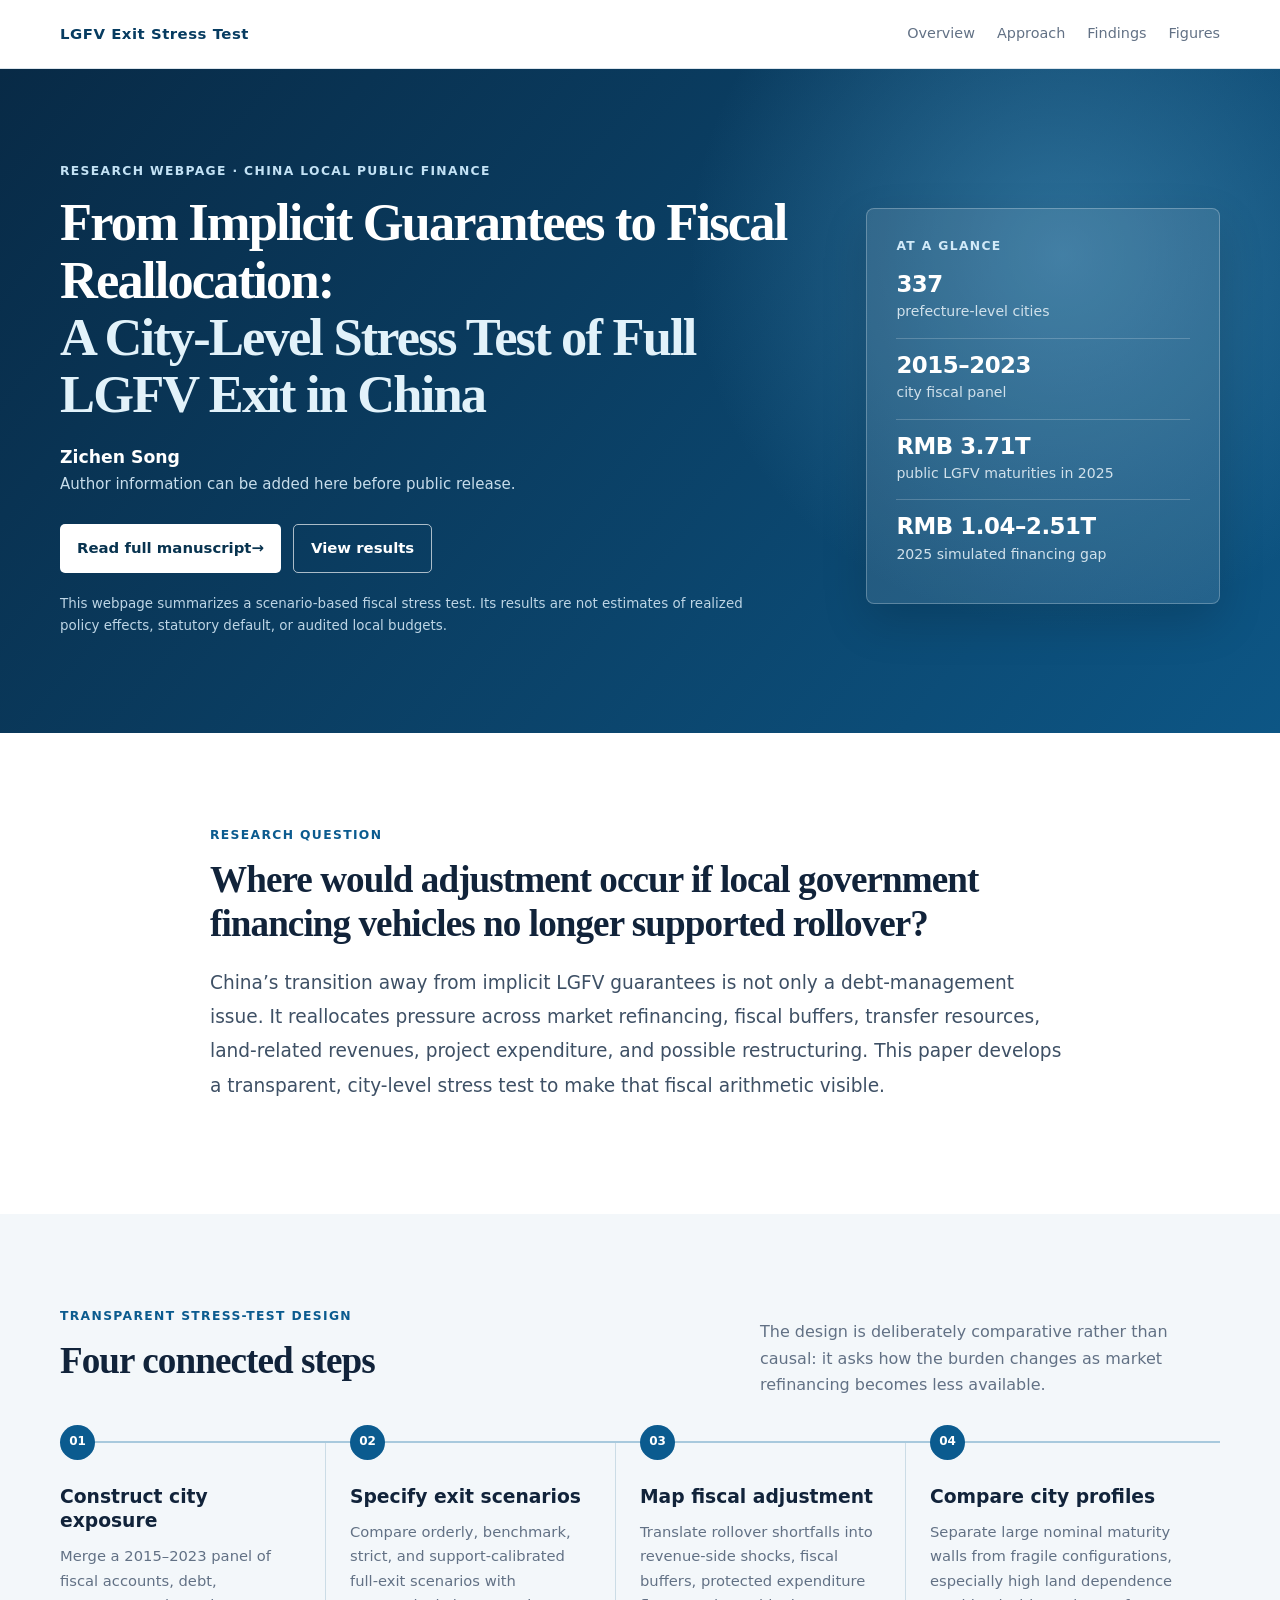
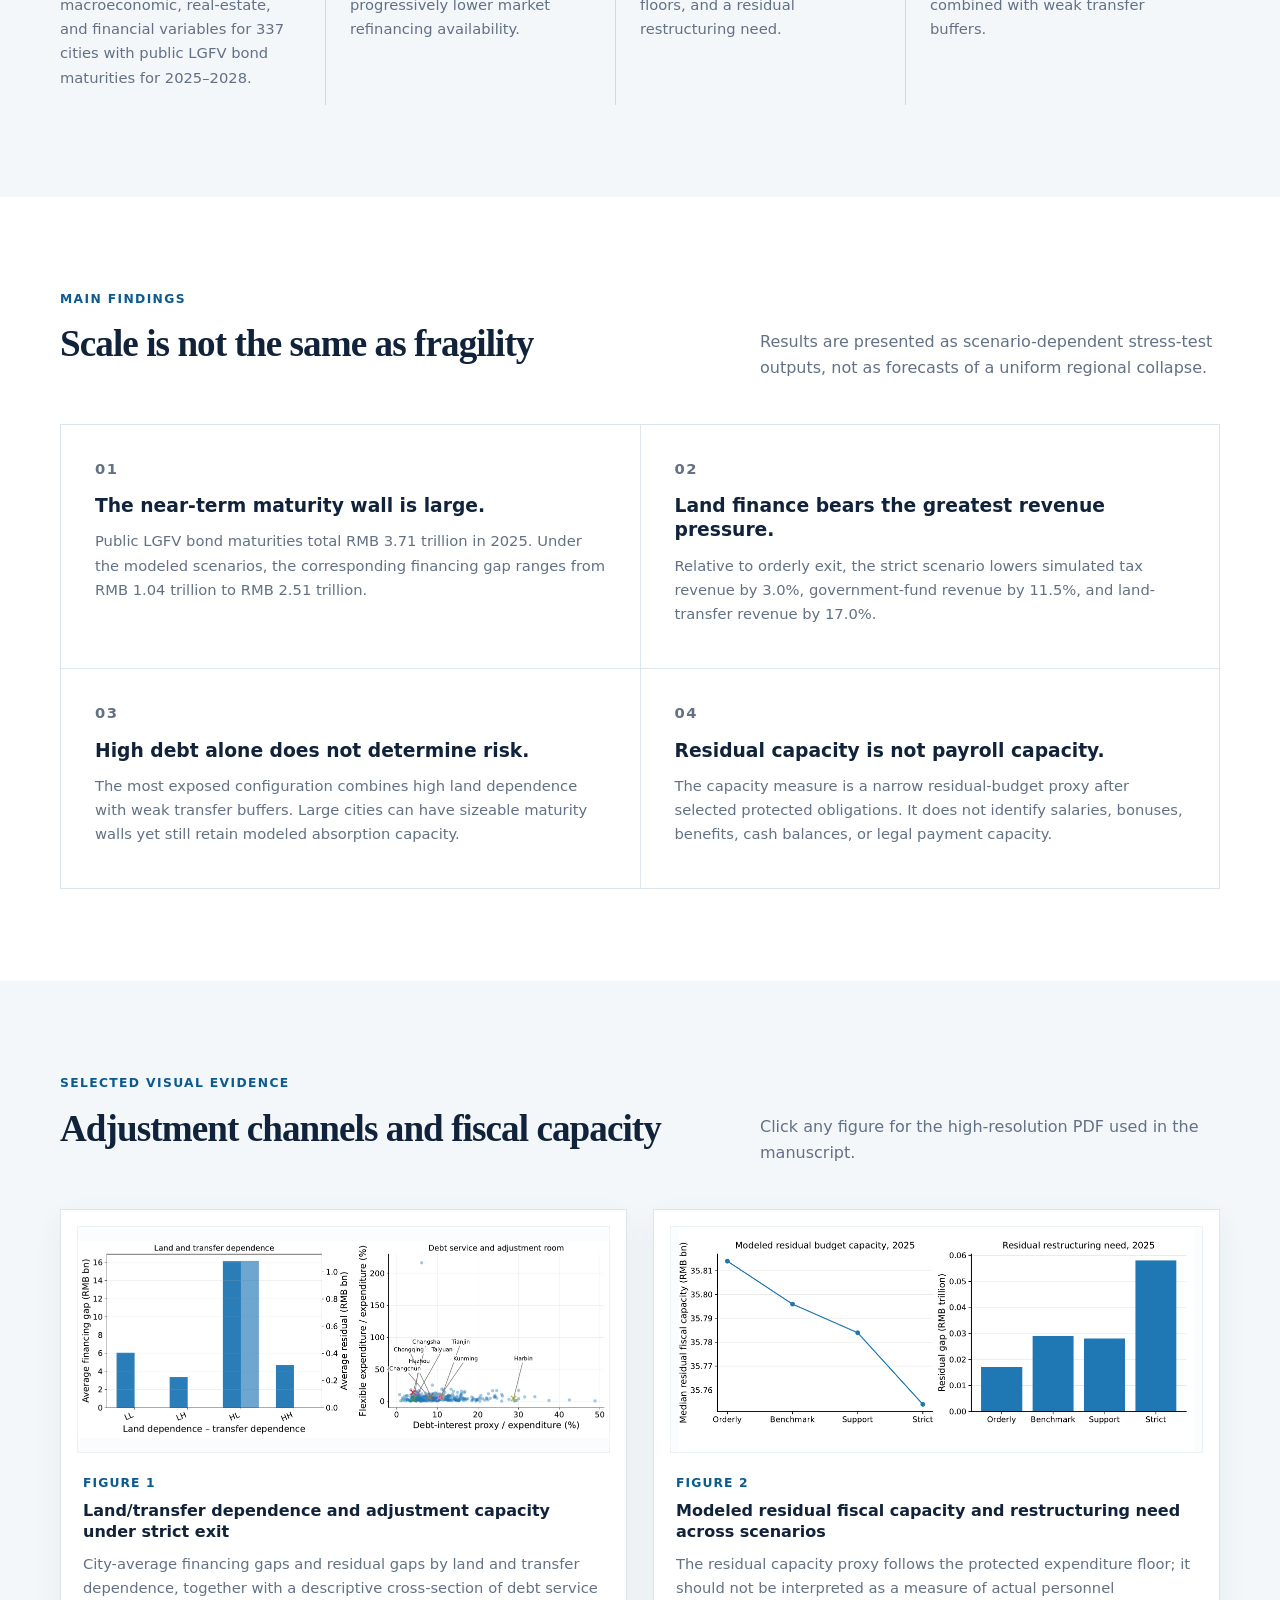
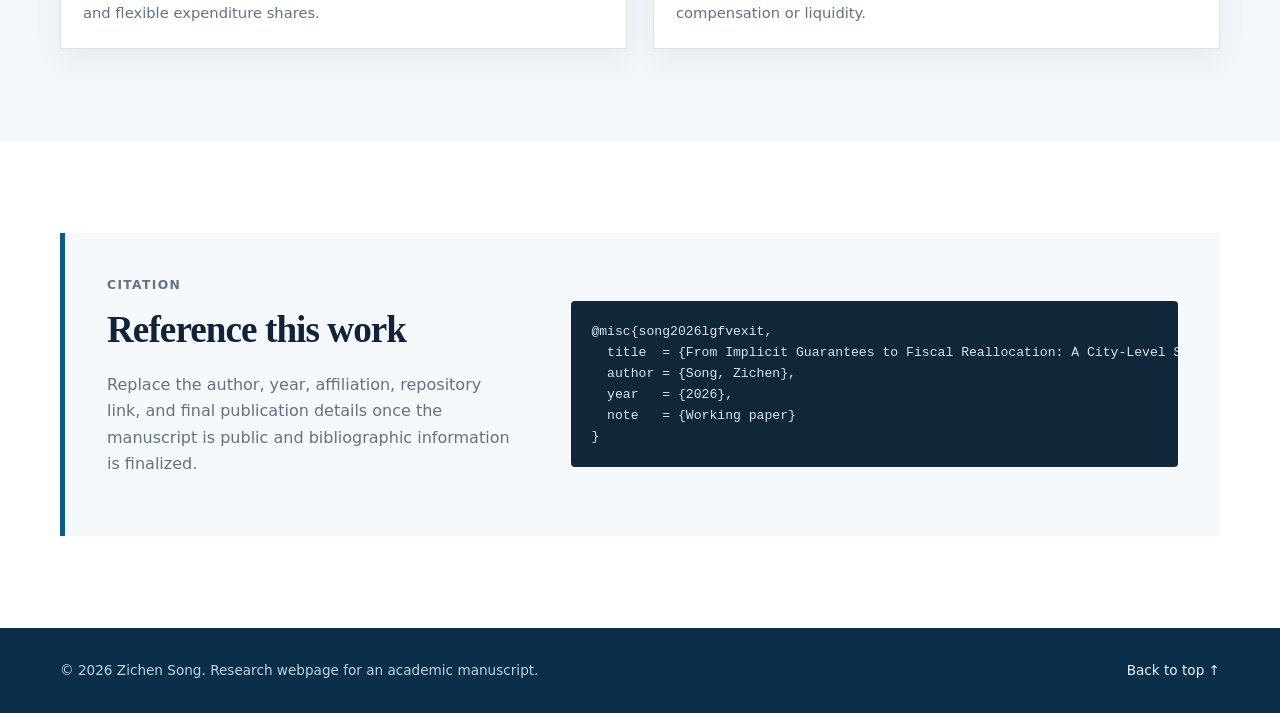
==== index.html @ 7c6e2636 "Add files via upload" ====
<!doctype html>
<html lang="en">
<head>
  <meta charset="utf-8">
  <meta name="viewport" content="width=device-width, initial-scale=1">
  <meta name="description" content="A city-level fiscal stress test of full LGFV exit in China.">
  <meta name="theme-color" content="#0b3b60">
  <title>From Implicit Guarantees to Fiscal Reallocation</title>
  <link rel="stylesheet" href="assets/style.css">
</head>
<body>
  <header class="site-header">
    <div class="container header-inner">
      <a class="brand" href="#top" aria-label="Paper home">LGFV Exit Stress Test</a>
      <nav aria-label="Primary navigation">
        <a href="#overview">Overview</a>
        <a href="#approach">Approach</a>
        <a href="#findings">Findings</a>
        <a href="#figures">Figures</a>
      </nav>
    </div>
  </header>

  <main id="top">
    <section class="hero">
      <div class="container hero-grid">
        <div>
          <p class="eyebrow">Research webpage · China local public finance</p>
          <h1>From Implicit Guarantees to Fiscal Reallocation:<br><span>A City-Level Stress Test of Full LGFV Exit in China</span></h1>
          <!-- Replace the author line below before publishing, especially during anonymous review. -->
          <p class="authors">Zichen Song</p>
          <p class="affiliation">Author information can be added here before public release.</p>
          <div class="actions">
            <a class="button button-primary" href="paper.html">Read full manuscript <span aria-hidden="true">→</span></a>
            <a class="button button-ghost" href="#figures">View results</a>
          </div>
          <p class="disclaimer">This webpage summarizes a scenario-based fiscal stress test. Its results are not estimates of realized policy effects, statutory default, or audited local budgets.</p>
        </div>
        <aside class="summary-card" aria-label="At a glance">
          <p class="card-kicker">At a glance</p>
          <div class="metric"><strong>337</strong><span>prefecture-level cities</span></div>
          <div class="metric"><strong>2015–2023</strong><span>city fiscal panel</span></div>
          <div class="metric"><strong>RMB 3.71T</strong><span>public LGFV maturities in 2025</span></div>
          <div class="metric"><strong>RMB 1.04–2.51T</strong><span>2025 simulated financing gap</span></div>
        </aside>
      </div>
    </section>

    <section id="overview" class="section section-white">
      <div class="container narrow">
        <p class="section-label">Research question</p>
        <h2>Where would adjustment occur if local government financing vehicles no longer supported rollover?</h2>
        <p class="lead">China’s transition away from implicit LGFV guarantees is not only a debt-management issue. It reallocates pressure across market refinancing, fiscal buffers, transfer resources, land-related revenues, project expenditure, and possible restructuring. This paper develops a transparent, city-level stress test to make that fiscal arithmetic visible.</p>
      </div>
    </section>

    <section id="approach" class="section section-tint">
      <div class="container">
        <div class="section-heading">
          <div>
            <p class="section-label">Transparent stress-test design</p>
            <h2>Four connected steps</h2>
          </div>
          <p>The design is deliberately comparative rather than causal: it asks how the burden changes as market refinancing becomes less available.</p>
        </div>
        <ol class="pipeline">
          <li>
            <span class="pipeline-number">01</span>
            <h3>Construct city exposure</h3>
            <p>Merge a 2015–2023 panel of fiscal accounts, debt, macroeconomic, real-estate, and financial variables for 337 cities with public LGFV bond maturities for 2025–2028.</p>
          </li>
          <li>
            <span class="pipeline-number">02</span>
            <h3>Specify exit scenarios</h3>
            <p>Compare orderly, benchmark, strict, and support-calibrated full-exit scenarios with progressively lower market refinancing availability.</p>
          </li>
          <li>
            <span class="pipeline-number">03</span>
            <h3>Map fiscal adjustment</h3>
            <p>Translate rollover shortfalls into revenue-side shocks, fiscal buffers, protected expenditure floors, and a residual restructuring need.</p>
          </li>
          <li>
            <span class="pipeline-number">04</span>
            <h3>Compare city profiles</h3>
            <p>Separate large nominal maturity walls from fragile configurations, especially high land dependence combined with weak transfer buffers.</p>
          </li>
        </ol>
      </div>
    </section>

    <section id="findings" class="section section-white">
      <div class="container">
        <div class="section-heading">
          <div>
            <p class="section-label">Main findings</p>
            <h2>Scale is not the same as fragility</h2>
          </div>
          <p>Results are presented as scenario-dependent stress-test outputs, not as forecasts of a uniform regional collapse.</p>
        </div>
        <div class="findings-grid">
          <article class="finding">
            <p class="finding-number">01</p>
            <h3>The near-term maturity wall is large.</h3>
            <p>Public LGFV bond maturities total RMB 3.71 trillion in 2025. Under the modeled scenarios, the corresponding financing gap ranges from RMB 1.04 trillion to RMB 2.51 trillion.</p>
          </article>
          <article class="finding">
            <p class="finding-number">02</p>
            <h3>Land finance bears the greatest revenue pressure.</h3>
            <p>Relative to orderly exit, the strict scenario lowers simulated tax revenue by 3.0%, government-fund revenue by 11.5%, and land-transfer revenue by 17.0%.</p>
          </article>
          <article class="finding">
            <p class="finding-number">03</p>
            <h3>High debt alone does not determine risk.</h3>
            <p>The most exposed configuration combines high land dependence with weak transfer buffers. Large cities can have sizeable maturity walls yet still retain modeled absorption capacity.</p>
          </article>
          <article class="finding">
            <p class="finding-number">04</p>
            <h3>Residual capacity is not payroll capacity.</h3>
            <p>The capacity measure is a narrow residual-budget proxy after selected protected obligations. It does not identify salaries, bonuses, benefits, cash balances, or legal payment capacity.</p>
          </article>
        </div>
      </div>
    </section>

    <section id="figures" class="section section-tint">
      <div class="container">
        <div class="section-heading">
          <div>
            <p class="section-label">Selected visual evidence</p>
            <h2>Adjustment channels and fiscal capacity</h2>
          </div>
          <p>Click any figure for the high-resolution PDF used in the manuscript.</p>
        </div>
        <div class="figure-grid">
          <figure class="figure-card">
            <a href="figures/fig7_adjustment_channels_revised.pdf" target="_blank" rel="noopener">
              <img src="assets/adjustment_channels.png" alt="Land and transfer dependence, and debt service versus adjustment room.">
            </a>
            <figcaption>
              <span>Figure 1</span>
              <strong>Land/transfer dependence and adjustment capacity under strict exit</strong>
              <p>City-average financing gaps and residual gaps by land and transfer dependence, together with a descriptive cross-section of debt service and flexible expenditure shares.</p>
            </figcaption>
          </figure>
          <figure class="figure-card">
            <a href="figures/fig8_budget_capacity (1).pdf" target="_blank" rel="noopener">
              <img src="assets/budget_capacity.png" alt="Modeled residual fiscal capacity and restructuring need across scenarios.">
            </a>
            <figcaption>
              <span>Figure 2</span>
              <strong>Modeled residual fiscal capacity and restructuring need across scenarios</strong>
              <p>The residual capacity proxy follows the protected expenditure floor; it should not be interpreted as a measure of actual personnel compensation or liquidity.</p>
            </figcaption>
          </figure>
        </div>
      </div>
    </section>

    <section class="section section-white">
      <div class="container citation-panel">
        <div>
          <p class="section-label">Citation</p>
          <h2>Reference this work</h2>
          <p>Replace the author, year, affiliation, repository link, and final publication details once the manuscript is public and bibliographic information is finalized.</p>
        </div>
        <pre><code>@misc{song2026lgfvexit,
  title  = {From Implicit Guarantees to Fiscal Reallocation: A City-Level Stress Test of Full LGFV Exit in China},
  author = {Song, Zichen},
  year   = {2026},
  note   = {Working paper}
}</code></pre>
      </div>
    </section>
  </main>

  <footer>
    <div class="container footer-inner">
      <p>© 2026 Zichen Song. Research webpage for an academic manuscript.</p>
      <a href="#top">Back to top ↑</a>
    </div>
  </footer>
</body>
</html>
---- assets/style.css ----
:root {
  --ink: #11233a;
  --muted: #627185;
  --blue: #0b5b8f;
  --blue-dark: #073c61;
  --line: #dce5ec;
  --tint: #f3f7fa;
  --paper: #ffffff;
  --accent: #d58d30;
  --shadow: 0 16px 40px rgba(19, 46, 72, .10);
}
* { box-sizing: border-box; }
html { scroll-behavior: smooth; }
body {
  margin: 0;
  color: var(--ink);
  background: var(--paper);
  font-family: ui-sans-serif, system-ui, -apple-system, BlinkMacSystemFont, "Segoe UI", sans-serif;
  line-height: 1.65;
}
.container { width: min(1160px, calc(100% - 48px)); margin: 0 auto; }
.narrow { width: min(860px, 100%); }
.site-header { background: rgba(255,255,255,.95); border-bottom: 1px solid var(--line); position: sticky; top: 0; z-index: 10; backdrop-filter: blur(10px); }
.header-inner { min-height: 68px; display: flex; align-items: center; justify-content: space-between; gap: 24px; }
.brand { color: var(--blue-dark); font-size: .93rem; font-weight: 750; letter-spacing: .035em; text-decoration: none; white-space: nowrap; }
nav { display: flex; align-items: center; gap: 22px; }
nav a { color: var(--muted); font-size: .9rem; text-decoration: none; }
nav a:hover { color: var(--blue); }
.hero { color: #fff; background: radial-gradient(circle at 83% 28%, rgba(74, 148, 190,.55), transparent 32%), linear-gradient(130deg, #082a46, #0d5685); padding: 92px 0 82px; }
.hero-grid { display: grid; grid-template-columns: 1.35fr .65fr; gap: 72px; align-items: center; }
.eyebrow, .section-label, .card-kicker, .finding-number { margin: 0 0 13px; font-size: .77rem; font-weight: 760; text-transform: uppercase; letter-spacing: .11em; }
.eyebrow { color: #c3e2f5; }
h1, h2, h3, p { margin-top: 0; }
h1 { max-width: 980px; margin-bottom: 20px; font-family: Georgia, "Times New Roman", serif; font-size: clamp(2.25rem, 4.1vw, 4.35rem); line-height: 1.09; font-weight: 600; letter-spacing: -.035em; }
h1 span { color: #e2f2fa; }
.authors { margin-bottom: 0; font-size: 1.08rem; font-weight: 650; }
.affiliation { color: #c7ddeb; font-size: .94rem; }
.actions { display: flex; flex-wrap: wrap; gap: 12px; margin: 28px 0 20px; }
.button { display: inline-flex; justify-content: center; align-items: center; padding: 11px 17px; min-height: 44px; border-radius: 5px; text-decoration: none; font-weight: 700; font-size: .93rem; transition: transform .18s ease, background .18s ease; }
.button:hover { transform: translateY(-2px); }
.button-primary { color: #08334f; background: #fff; }
.button-ghost { color: #fff; border: 1px solid rgba(255,255,255,.66); }
.disclaimer { color: #bdd5e5; font-size: .84rem; max-width: 690px; }
.summary-card { padding: 27px 29px 23px; background: rgba(255,255,255,.1); border: 1px solid rgba(255,255,255,.25); border-radius: 8px; box-shadow: 0 18px 46px rgba(0,0,0,.15); }
.card-kicker { color: #d2eaf8; }
.metric { padding: 13px 0; border-top: 1px solid rgba(255,255,255,.2); }
.metric:first-of-type { border-top: 0; padding-top: 2px; }
.metric strong { display: block; color: #fff; font-size: 1.43rem; letter-spacing: -.02em; line-height: 1.2; }
.metric span { color: #d1e1eb; font-size: .88rem; }
.section { padding: 92px 0; }
.section-tint { background: var(--tint); }
.section-white { background: #fff; }
.section-label, .finding-number { color: var(--blue); }
h2 { margin-bottom: 20px; font-family: Georgia, "Times New Roman", serif; font-size: clamp(1.8rem, 2.9vw, 2.85rem); line-height: 1.18; letter-spacing: -.025em; }
h3 { margin-bottom: 11px; font-size: 1.17rem; line-height: 1.3; }
.lead { color: #3e5065; font-size: 1.16rem; line-height: 1.85; }
.section-heading { margin-bottom: 38px; display: grid; grid-template-columns: 1.05fr .75fr; align-items: end; gap: 56px; }
.section-heading > p { margin: 0 0 4px; color: var(--muted); }
.pipeline { display: grid; grid-template-columns: repeat(4, 1fr); gap: 0; padding: 0; margin: 0; list-style: none; counter-reset: step; border-top: 2px solid #a8c9dd; }
.pipeline li { position: relative; padding: 31px 25px 0 0; }
.pipeline li:not(:last-child) { border-right: 1px solid #cbdce6; padding-right: 24px; margin-right: 24px; }
.pipeline-number { display: flex; width: 35px; height: 35px; align-items: center; justify-content: center; margin-top: -49px; margin-bottom: 25px; border-radius: 50%; background: var(--blue); color: #fff; font-weight: 760; font-size: .75rem; }
.pipeline p, .finding p, figcaption p { color: var(--muted); font-size: .92rem; }
.findings-grid { display: grid; grid-template-columns: repeat(2, minmax(0, 1fr)); gap: 1px; border: 1px solid var(--line); background: var(--line); }
.finding { padding: 32px 34px 27px; background: #fff; }
.finding-number { color: var(--accent); }
.figure-grid { display: grid; grid-template-columns: repeat(2, minmax(0,1fr)); gap: 26px; }
.figure-card { margin: 0; border: 1px solid var(--line); background: #fff; box-shadow: 0 10px 28px rgba(23, 48, 69, .06); }
.figure-card a { display: block; padding: 16px 16px 0; }
.figure-card img { display: block; width: 100%; height: 227px; object-fit: contain; border: 1px solid #edf2f5; background: #fbfcfd; }
figcaption { padding: 20px 22px 23px; }
figcaption span { display: block; margin-bottom: 7px; color: var(--blue); font-weight: 750; font-size: .77rem; text-transform: uppercase; letter-spacing: .09em; }
figcaption strong { display: block; font-size: 1rem; line-height: 1.35; }
figcaption p { margin: 9px 0 0; }
.citation-panel { display: grid; grid-template-columns: .8fr 1.2fr; gap: 60px; align-items: center; padding: 42px; background: #f5f9fb; border-left: 5px solid var(--blue); }
.citation-panel p { color: var(--muted); }
pre { margin: 0; padding: 20px; overflow: auto; background: #102639; color: #d7e5ee; border-radius: 4px; font-size: .82rem; line-height: 1.6; }
footer { color: #bfd4e1; background: #0b2f49; }
.footer-inner { min-height: 85px; display: flex; justify-content: space-between; gap: 24px; align-items: center; font-size: .85rem; }
.footer-inner p { margin: 0; }
.footer-inner a { color: #e9f5fb; text-decoration: none; }
@media (max-width: 860px) {
  .hero { padding: 67px 0 62px; }
  .hero-grid, .section-heading, .citation-panel { grid-template-columns: 1fr; gap: 31px; }
  .pipeline { grid-template-columns: repeat(2, 1fr); gap: 36px 30px; border-top: 0; }
  .pipeline li { border-top: 2px solid #a8c9dd; padding-top: 24px; }
  .pipeline li:not(:last-child) { border-right: 0; padding-right: 0; margin-right: 0; }
  .pipeline-number { margin-top: -42px; }
}
@media (max-width: 620px) {
  .container { width: min(100% - 32px, 1160px); }
  .site-header { position: static; }
  .header-inner { min-height: 56px; }
  nav a:not(:last-child) { display: none; }
  h1 { font-size: 2.25rem; }
  .section { padding: 65px 0; }
  .findings-grid, .figure-grid, .pipeline { grid-template-columns: 1fr; }
  .pipeline { gap: 35px; }
  .figure-card img { height: auto; }
  .citation-panel { padding: 27px 22px; }
  .footer-inner { min-height: 110px; align-items: flex-start; justify-content: center; flex-direction: column; padding: 20px 0; }
}
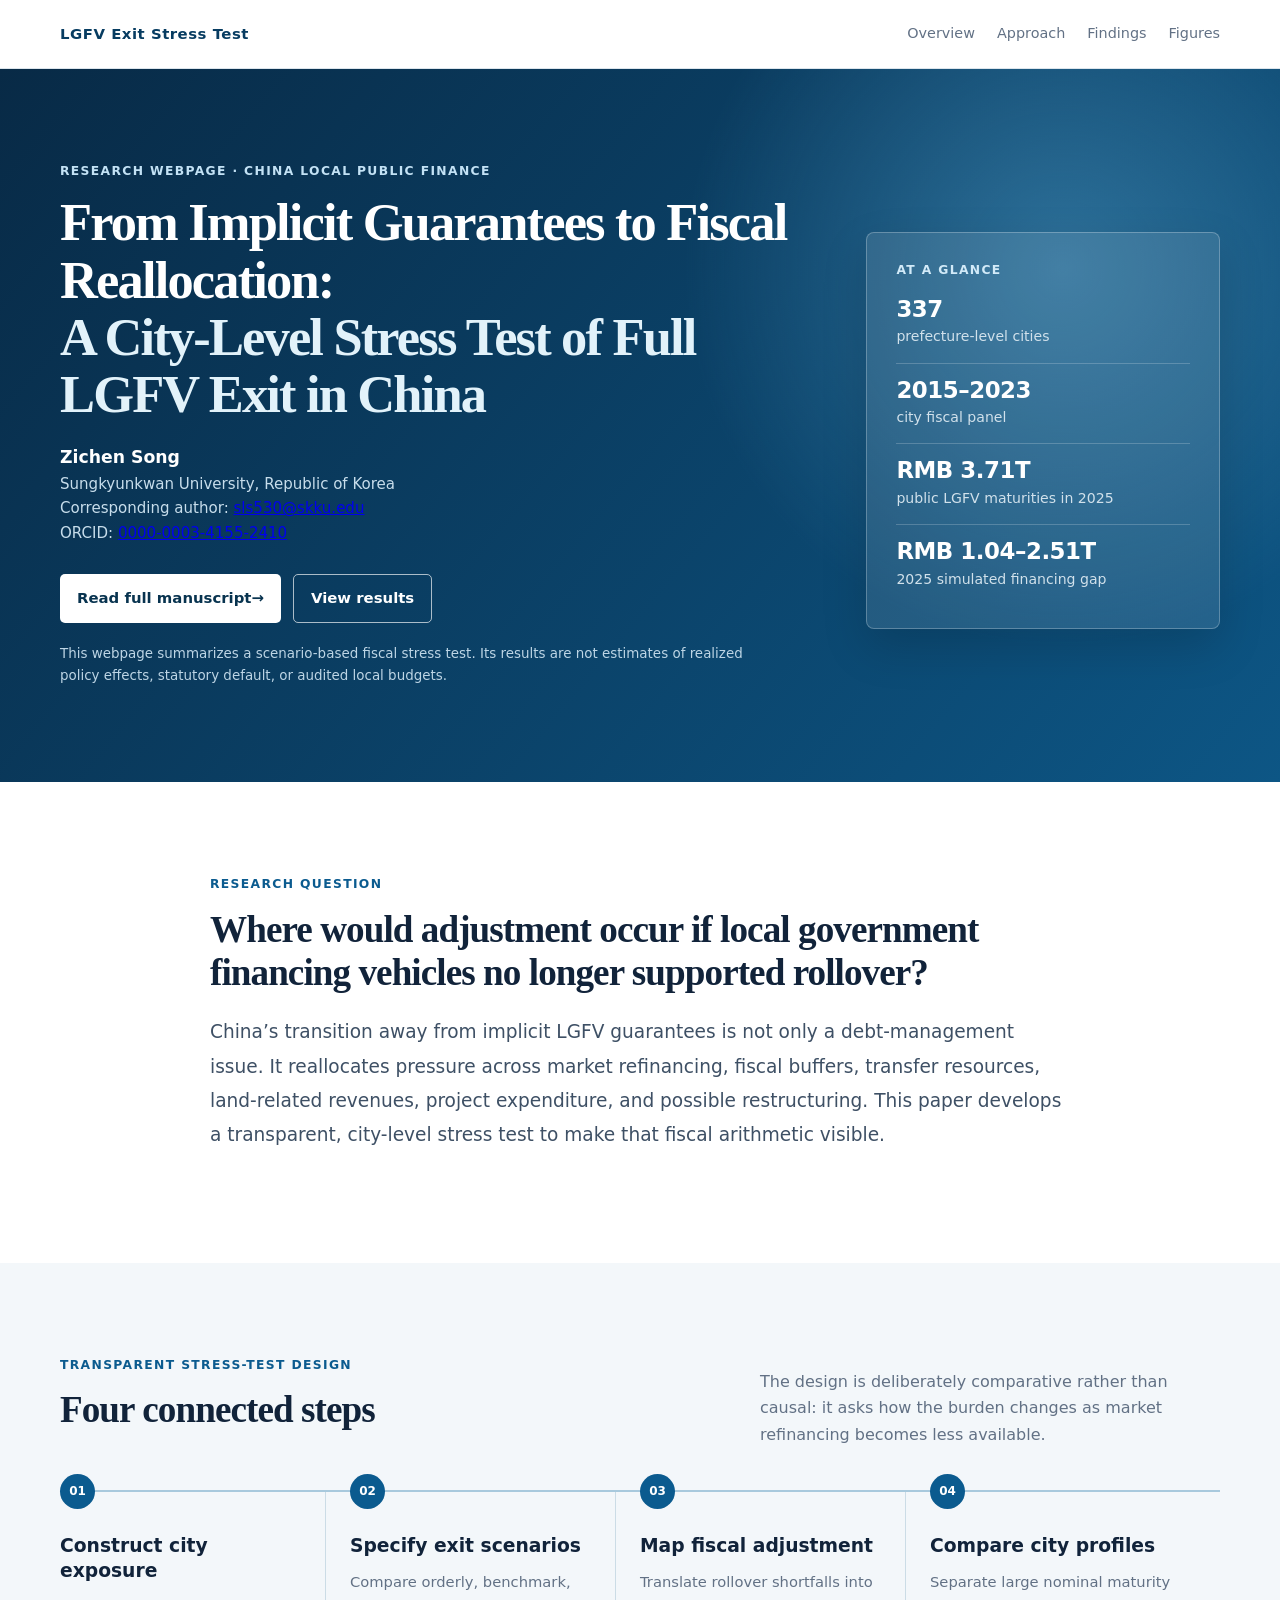
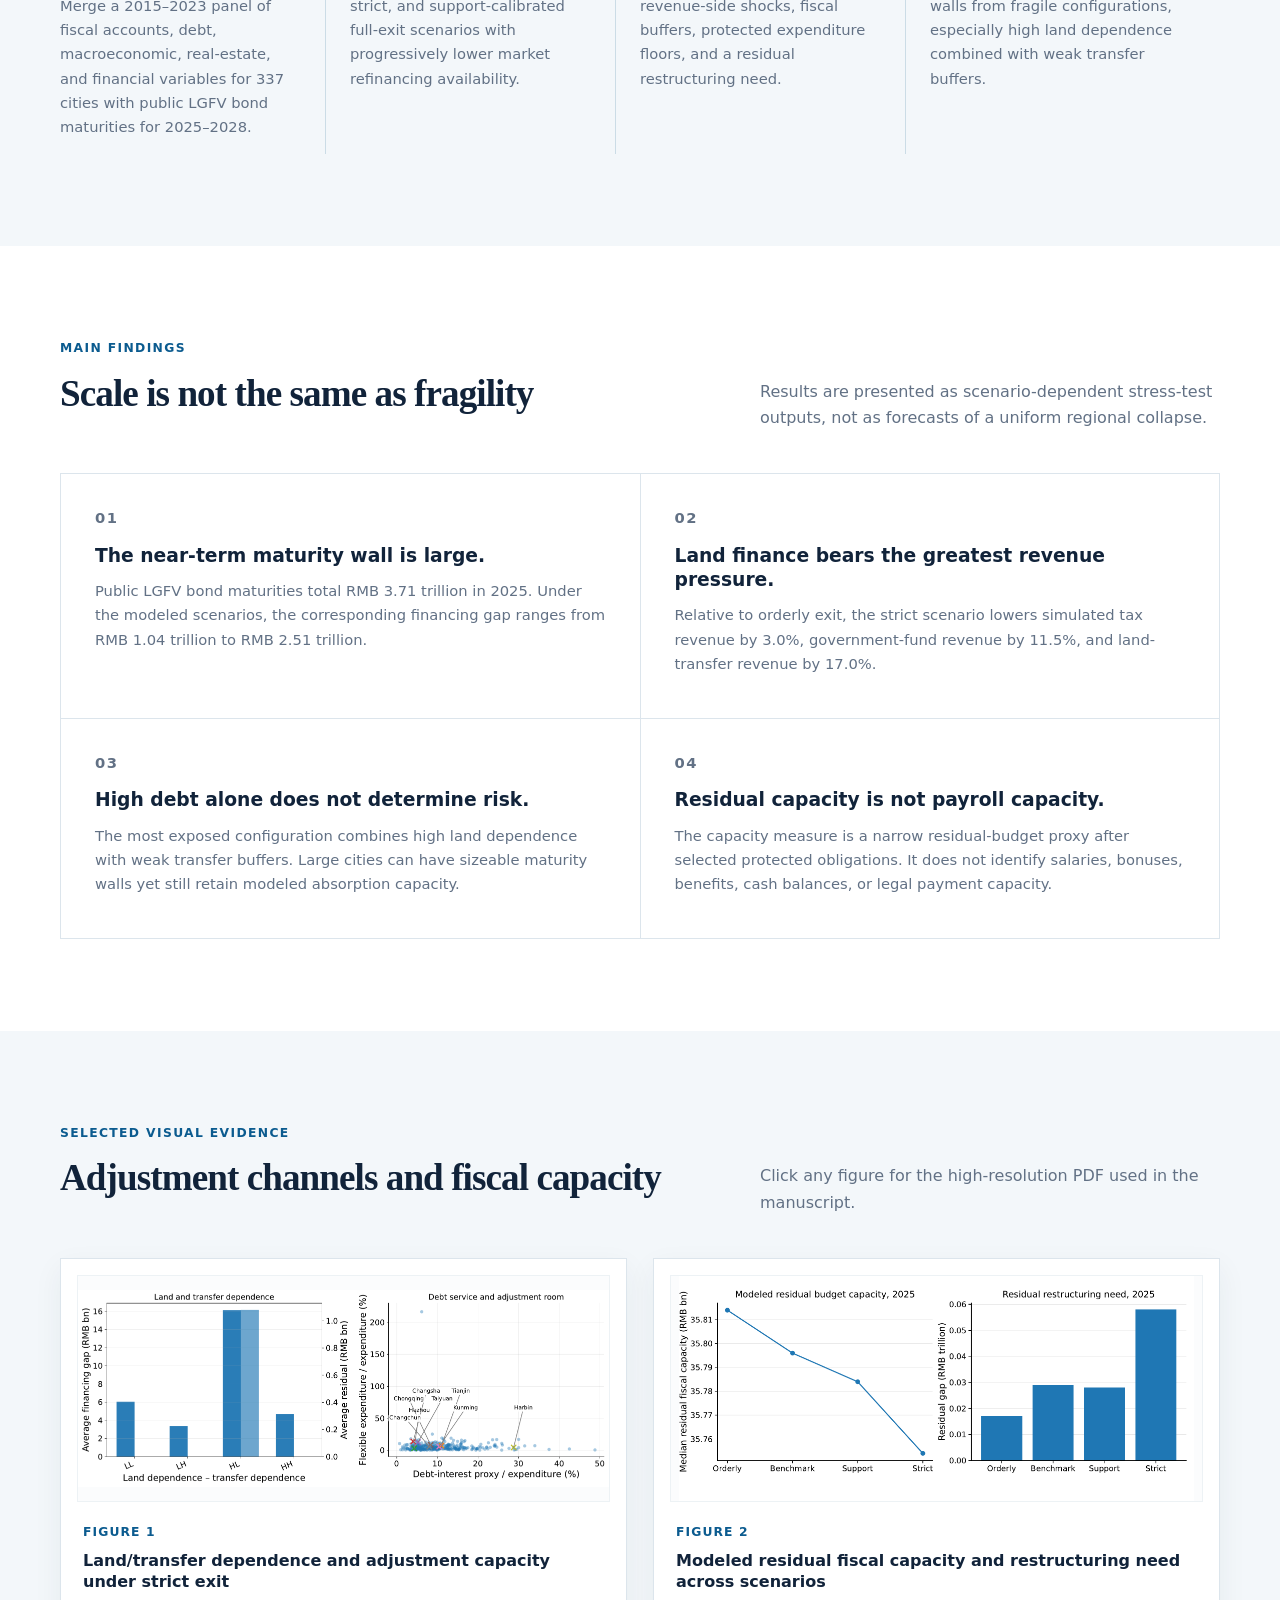
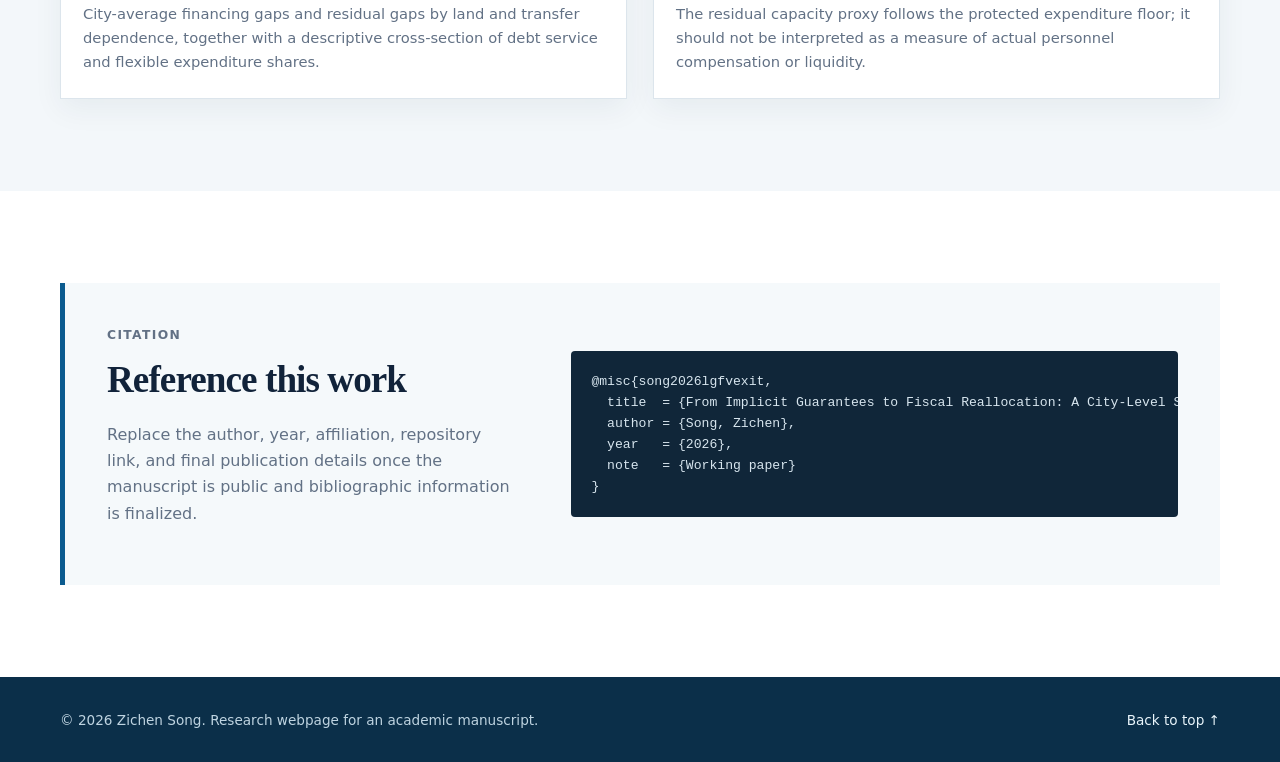
==== commit 941630b7: "Update index.html" ====
--- a/index.html
+++ b/index.html
@@ -29,7 +29,7 @@
           <h1>From Implicit Guarantees to Fiscal Reallocation:<br><span>A City-Level Stress Test of Full LGFV Exit in China</span></h1>
           <!-- Replace the author line below before publishing, especially during anonymous review. -->
           <p class="authors">Zichen Song</p>
-          <p class="affiliation">Author information can be added here before public release.</p>
+          <p class="affiliation"> Sungkyunkwan University, Republic of Korea<br> Corresponding author: <a href="mailto:sls530@skku.edu">sls530@skku.edu</a><br> ORCID: <a href="https://orcid.org/0000-0003-4155-2410" target="_blank" rel="noopener">0000-0003-4155-2410</a> </p>
           <div class="actions">
             <a class="button button-primary" href="paper.html">Read full manuscript <span aria-hidden="true">→</span></a>
             <a class="button button-ghost" href="#figures">View results</a>
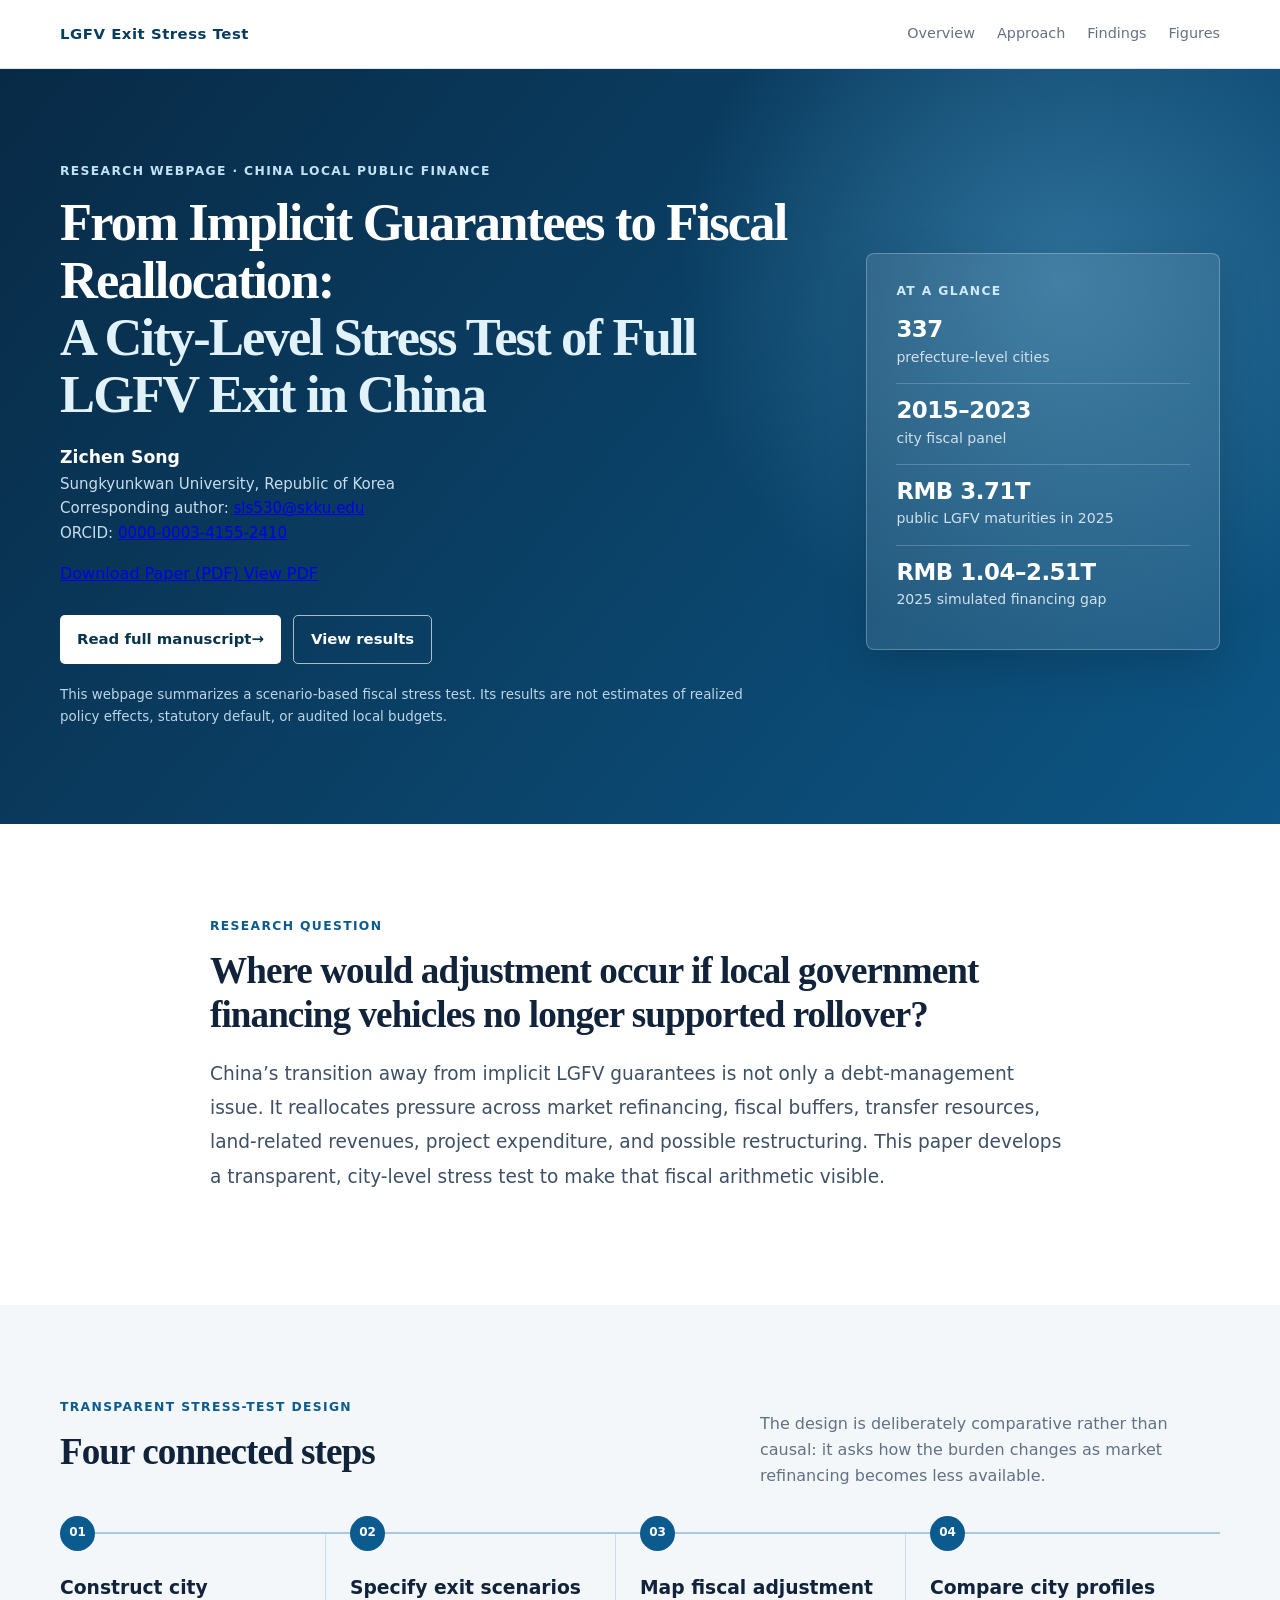
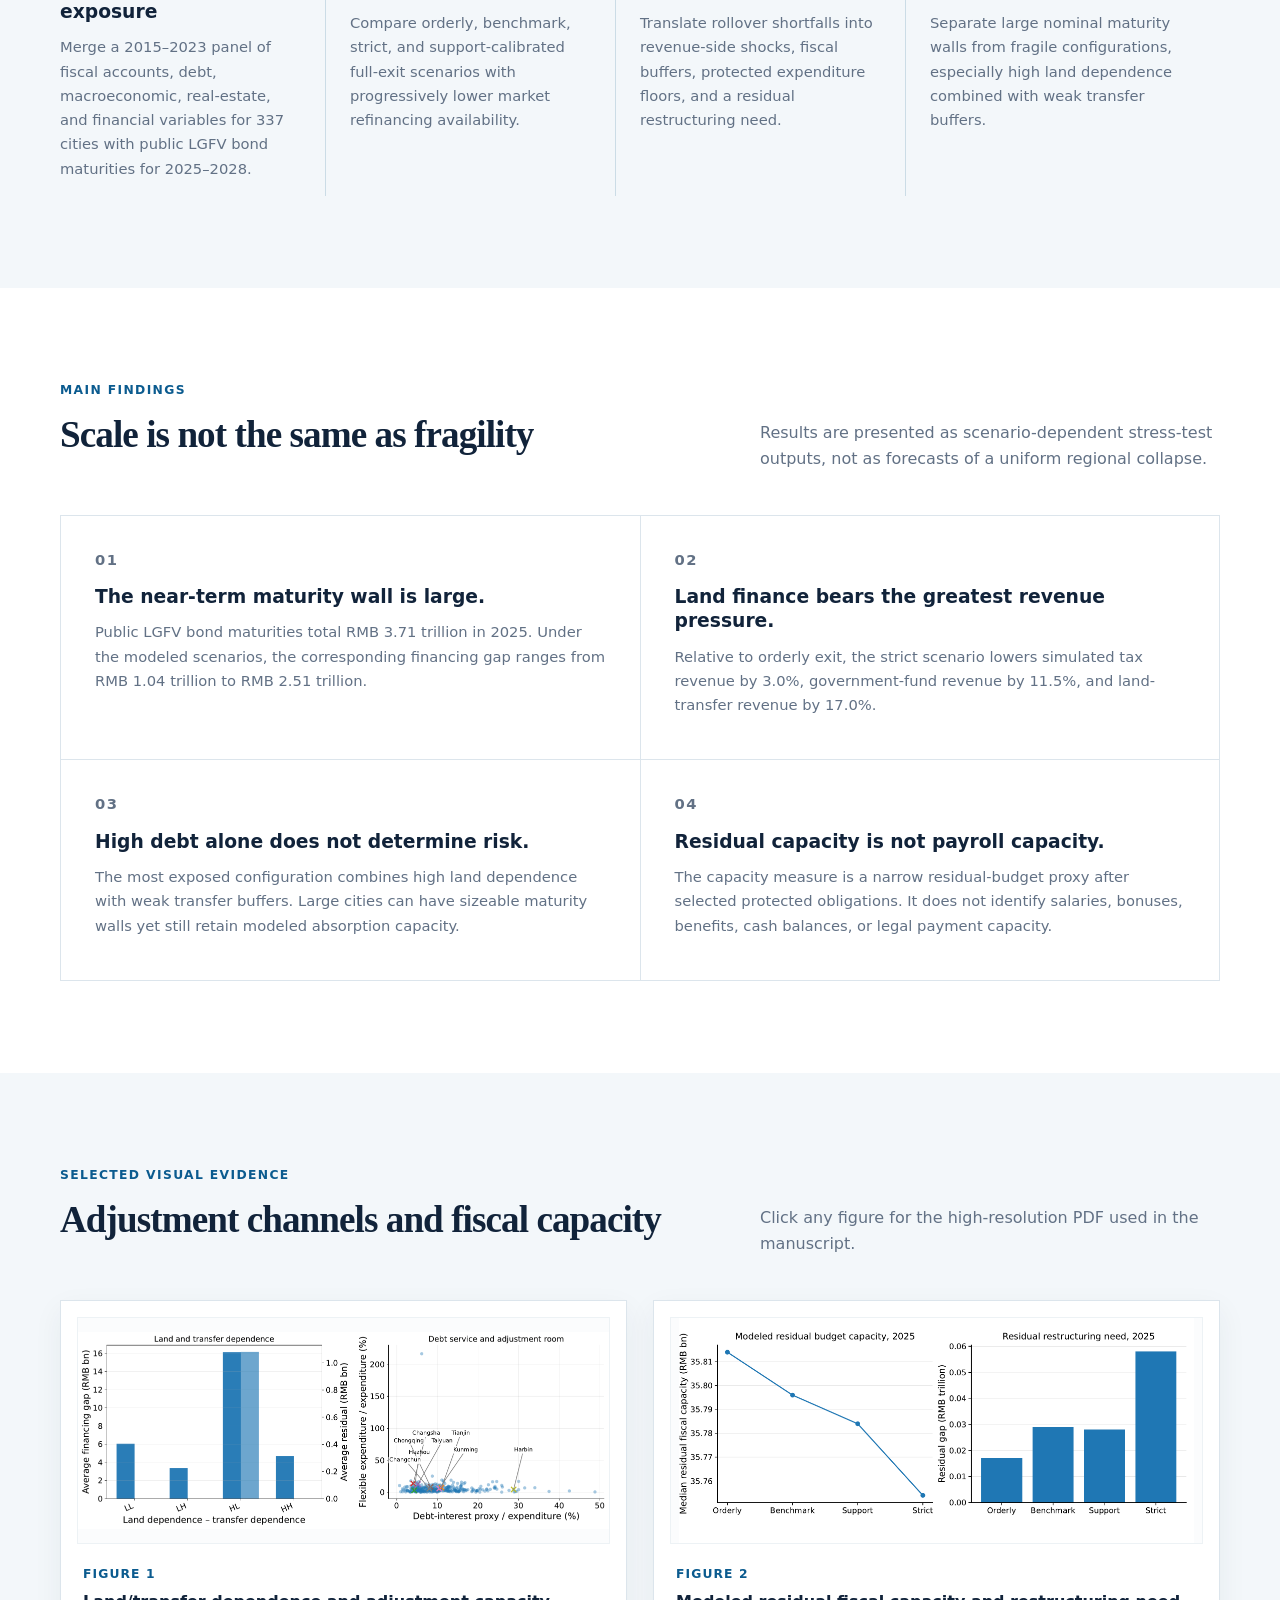
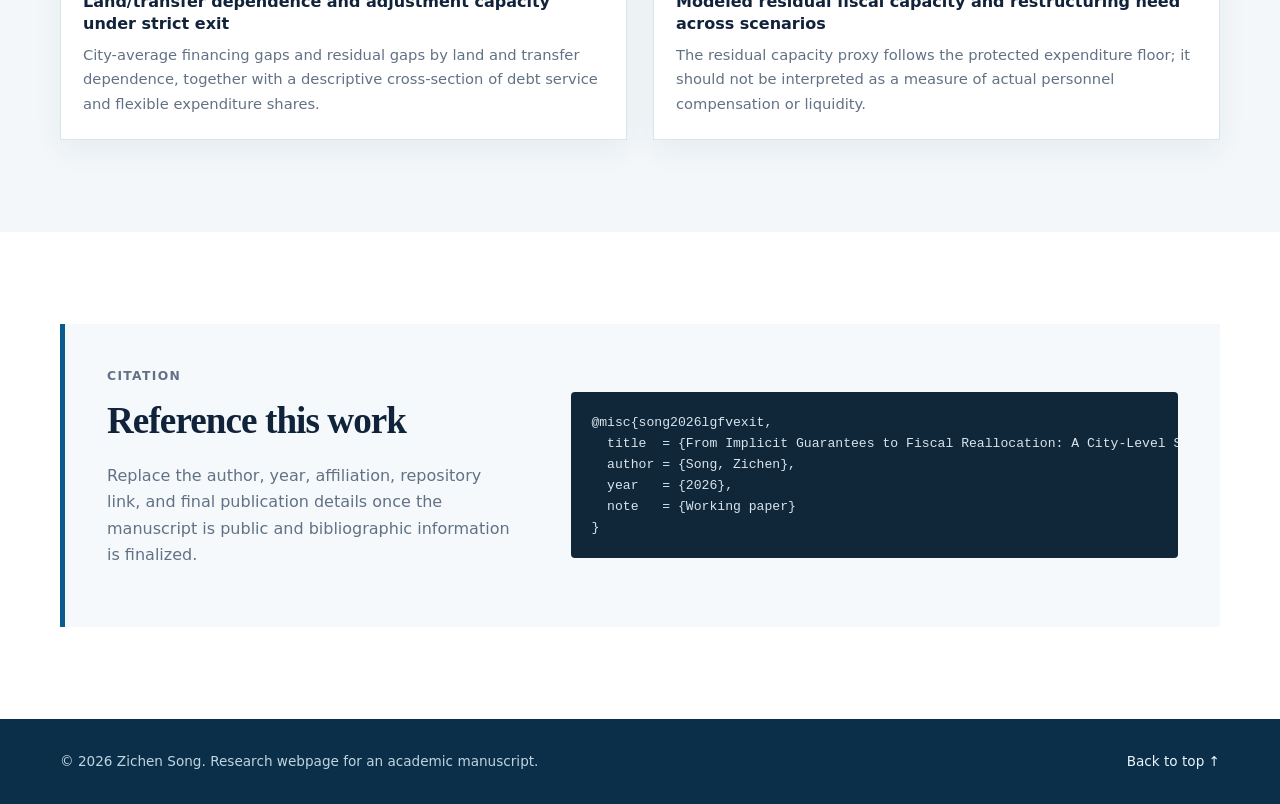
==== commit b7790135: "Update index.html" ====
--- a/index.html
+++ b/index.html
@@ -29,7 +29,20 @@
           <h1>From Implicit Guarantees to Fiscal Reallocation:<br><span>A City-Level Stress Test of Full LGFV Exit in China</span></h1>
           <!-- Replace the author line below before publishing, especially during anonymous review. -->
           <p class="authors">Zichen Song</p>
-          <p class="affiliation"> Sungkyunkwan University, Republic of Korea<br> Corresponding author: <a href="mailto:sls530@skku.edu">sls530@skku.edu</a><br> ORCID: <a href="https://orcid.org/0000-0003-4155-2410" target="_blank" rel="noopener">0000-0003-4155-2410</a> </p>
+          <p class="affiliation">
+  Sungkyunkwan University, Republic of Korea<br>
+  Corresponding author: <a href="mailto:sls530@skku.edu">sls530@skku.edu</a><br>
+  ORCID: <a href="https://orcid.org/0000-0003-4155-2410" target="_blank" rel="noopener">0000-0003-4155-2410</a>
+</p>
+
+<div class="paper-links">
+  <a class="paper-button primary" href="assets/Applied_ECL.pdf" download>
+    Download Paper (PDF)
+  </a>
+  <a class="paper-button secondary" href="assets/Applied_ECL.pdf" target="_blank" rel="noopener">
+    View PDF
+  </a>
+</div>
           <div class="actions">
             <a class="button button-primary" href="paper.html">Read full manuscript <span aria-hidden="true">→</span></a>
             <a class="button button-ghost" href="#figures">View results</a>
